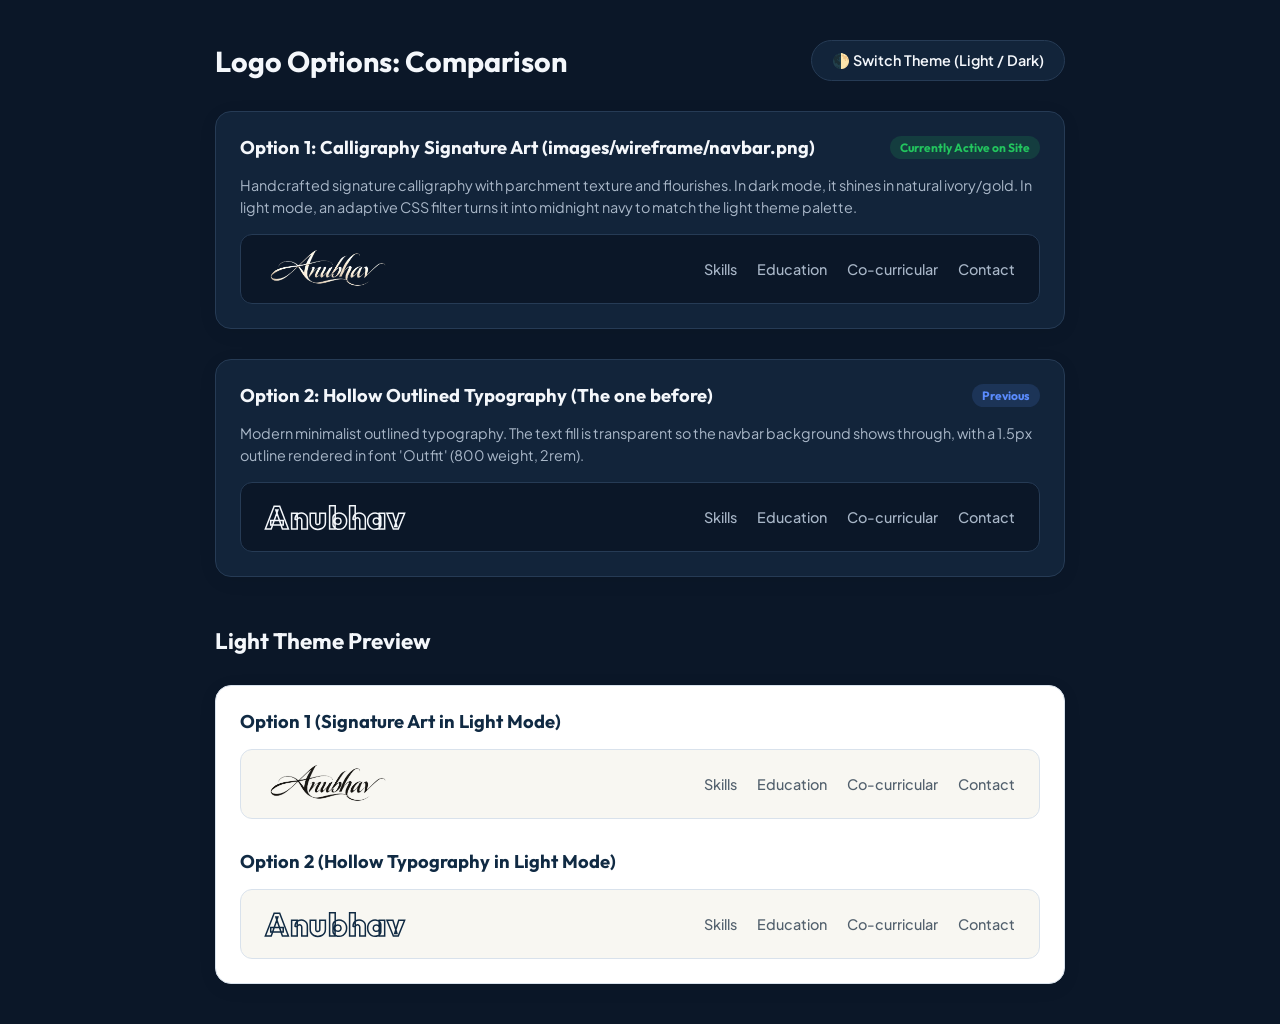
==== test_logo.html @ 4a20a505 "Add dual logo selection, universal navbar feedback with audio & haptics, and fix mobile horizontal o" ====
<!DOCTYPE html>
<html lang="en" data-theme="dark">
<head>
  <meta charset="UTF-8">
  <meta name="viewport" content="width=device-width, initial-scale=1.0">
  <title>Logo Comparison: Calligraphy Signature vs Hollow Outlined Text</title>
  <link rel="preconnect" href="https://fonts.googleapis.com">
  <link rel="preconnect" href="https://fonts.gstatic.com" crossorigin>
  <link href="https://fonts.googleapis.com/css2?family=Outfit:wght@400;500;600;700;800;900&family=Plus+Jakarta+Sans:wght@400;600;700&display=swap" rel="stylesheet">
  <style>
    :root, [data-theme="light"] {
      --bg: #F8F7F2;
      --surface: #FFFFFF;
      --text-primary: #102A43;
      --text-secondary: #52606D;
      --navbar-bg: rgba(248, 247, 242, 0.94);
      --navbar-border: #D9E2EC;
      --border: #D9E2EC;
      --accent: #3B6FF5;
    }
    [data-theme="dark"] {
      --bg: #0B1728;
      --surface: #12243A;
      --text-primary: #F4F7FB;
      --text-secondary: #A9B7C8;
      --navbar-bg: rgba(11, 23, 40, 0.94);
      --navbar-border: #263B55;
      --border: #263B55;
      --accent: #5B8CFF;
    }

    * {
      box-sizing: border-box;
      margin: 0;
      padding: 0;
    }

    body {
      font-family: 'Plus Jakarta Sans', sans-serif;
      background: var(--bg);
      color: var(--text-primary);
      padding: 40px 20px;
      transition: background 0.25s ease, color 0.25s ease;
      min-height: 100vh;
      display: flex;
      flex-direction: column;
      align-items: center;
    }

    .container {
      width: 100%;
      max-width: 850px;
      display: flex;
      flex-direction: column;
      gap: 30px;
    }

    .header-bar {
      display: flex;
      align-items: center;
      justify-content: space-between;
      flex-wrap: wrap;
      gap: 15px;
    }

    h1 {
      font-family: 'Outfit', sans-serif;
      font-size: 1.8rem;
      font-weight: 700;
    }

    .theme-toggle-btn {
      padding: 10px 20px;
      border-radius: 9999px;
      border: 1px solid var(--border);
      background: var(--surface);
      color: var(--text-primary);
      font-family: inherit;
      font-size: 0.9rem;
      font-weight: 600;
      cursor: pointer;
      transition: all 0.2s;
    }
    .theme-toggle-btn:hover {
      border-color: var(--accent);
      transform: translateY(-1px);
    }

    .card {
      background: var(--surface);
      border: 1px solid var(--border);
      border-radius: 16px;
      padding: 24px;
      display: flex;
      flex-direction: column;
      gap: 16px;
      box-shadow: 0 4px 20px rgba(0,0,0,0.06);
    }

    .card-title {
      font-size: 1.15rem;
      font-weight: 700;
      font-family: 'Outfit', sans-serif;
      color: var(--text-primary);
      display: flex;
      align-items: center;
      justify-content: space-between;
    }

    .badge {
      font-size: 0.75rem;
      padding: 4px 10px;
      border-radius: 9999px;
      background: rgba(91, 140, 255, 0.15);
      color: var(--accent);
      font-weight: 700;
    }

    .card-desc {
      font-size: 0.9rem;
      color: var(--text-secondary);
      line-height: 1.5;
    }

    .navbar-preview {
      background: var(--navbar-bg);
      backdrop-filter: blur(12px);
      -webkit-backdrop-filter: blur(12px);
      border: 1px solid var(--navbar-border);
      border-radius: 12px;
      height: 70px;
      padding: 0 24px;
      display: flex;
      align-items: center;
      justify-content: space-between;
    }

    /* Option 1: Calligraphy Signature Image (navbar.png) */
    .brand-signature-img {
      height: 52px;
      width: auto;
      max-width: 175px;
      object-fit: contain;
      display: block;
      user-select: none;
      -webkit-user-drag: none;
      filter: brightness(1.15) contrast(1.05);
      transition: filter 250ms ease, transform 200ms ease;
    }

    [data-theme="light"] .brand-signature-img {
      filter: brightness(0.18) contrast(1.2);
    }

    .nav-brand:hover .brand-signature-img {
      transform: scale(1.04);
    }

    [data-theme="dark"] .nav-brand:hover .brand-signature-img {
      filter: brightness(1.3) contrast(1.1) drop-shadow(0 0 10px rgba(246, 196, 83, 0.35));
    }

    /* Option 2: Hollow Outlined Text (Previous Style) */
    .brand-avatar-hollow {
      display: inline-block;
      font-family: 'Outfit', sans-serif;
      font-size: 2rem;
      font-weight: 800;
      letter-spacing: 0.02em;
      color: transparent;
      -webkit-text-fill-color: transparent;
      -webkit-text-stroke: 1.5px var(--text-primary);
      line-height: 1;
      user-select: none;
      transition: -webkit-text-fill-color 250ms ease,
        -webkit-text-stroke-color 250ms ease,
        color 250ms ease,
        text-shadow 250ms ease,
        transform 200ms ease;
    }

    .nav-brand:hover .brand-avatar-hollow {
      color: #ffffff;
      -webkit-text-fill-color: #ffffff;
      -webkit-text-stroke-color: #ffffff;
      text-shadow: 0 0 14px rgba(255, 255, 255, 0.45);
      transform: scale(1.03);
    }

    [data-theme="light"] .nav-brand:hover .brand-avatar-hollow {
      color: #ffffff;
      -webkit-text-fill-color: #ffffff;
      -webkit-text-stroke-color: var(--text-primary);
      text-shadow: none;
    }

    /* Subtle Already at Top Bounce Micro-Interaction */
    @keyframes brandAlreadyTop {
      0% { transform: translateY(0) scale(1); }
      25% { transform: translateY(-4px) scale(1.04); }
      50% { transform: translateY(2px) scale(0.98); }
      75% { transform: translateY(-1.5px) scale(1.01); }
      100% { transform: translateY(0) scale(1); }
    }

    .nav-brand.already-top {
      animation: brandAlreadyTop 0.52s cubic-bezier(0.25, 1, 0.5, 1);
    }

    .nav-brand.already-top .brand-avatar-hollow {
      color: #ffffff;
      -webkit-text-fill-color: #ffffff;
      -webkit-text-stroke-color: #ffffff;
      text-shadow: 0 0 16px rgba(255, 255, 255, 0.65), 0 0 24px rgba(246, 196, 83, 0.45);
    }

    .nav-brand.already-top .brand-signature-img {
      filter: brightness(1.35) contrast(1.1) drop-shadow(0 0 14px rgba(246, 196, 83, 0.8));
    }

    .nav-brand {
      display: inline-flex;
      align-items: center;
      text-decoration: none;
      cursor: pointer;
    }

    .nav-links-mock {
      display: flex;
      gap: 20px;
      font-size: 0.9rem;
      color: var(--text-secondary);
      font-weight: 500;
    }
  </style>
</head>
<body>
  <div class="container">
    <div class="header-bar">
      <h1>Logo Options: Comparison</h1>
      <button class="theme-toggle-btn" onclick="toggleTheme()">🌓 Switch Theme (Light / Dark)</button>
    </div>

    <!-- Option 1: Calligraphy Signature -->
    <div class="card">
      <div class="card-title">
        <span>Option 1: Calligraphy Signature Art (images/wireframe/navbar.png)</span>
        <span class="badge" style="background: rgba(34, 197, 94, 0.15); color: #22c55e;">Currently Active on Site</span>
      </div>
      <div class="card-desc">
        Handcrafted signature calligraphy with parchment texture and flourishes. In dark mode, it shines in natural ivory/gold. In light mode, an adaptive CSS filter turns it into midnight navy to match the light theme palette.
      </div>
      <div class="navbar-preview">
        <a href="#hero" class="nav-brand">
          <img src="./images/wireframe/navbar.png" alt="Anubhav" class="brand-signature-img">
        </a>
        <div class="nav-links-mock">
          <span>Skills</span>
          <span>Education</span>
          <span>Co-curricular</span>
          <span>Contact</span>
        </div>
      </div>
    </div>

    <!-- Option 2: Hollow Outlined Text -->
    <div class="card">
      <div class="card-title">
        <span>Option 2: Hollow Outlined Typography (The one before)</span>
        <span class="badge">Previous</span>
      </div>
      <div class="card-desc">
        Modern minimalist outlined typography. The text fill is transparent so the navbar background shows through, with a 1.5px outline rendered in font 'Outfit' (800 weight, 2rem).
      </div>
      <div class="navbar-preview">
        <a href="#hero" class="nav-brand">
          <span class="brand-avatar-hollow">Anubhav</span>
        </a>
        <div class="nav-links-mock">
          <span>Skills</span>
          <span>Education</span>
          <span>Co-curricular</span>
          <span>Contact</span>
        </div>
      </div>
    </div>

    <!-- Light Theme Static Preview -->
    <h2 style="font-family:'Outfit', sans-serif; font-size:1.4rem; margin-top:20px;">Light Theme Preview</h2>
    <div class="card" data-theme="light" style="background:#FFFFFF; color:#102A43; border-color:#D9E2EC;">
      <div class="card-title" style="color:#102A43;">
        <span>Option 1 (Signature Art in Light Mode)</span>
      </div>
      <div class="navbar-preview" style="background:rgba(248, 247, 242, 0.94); border-color:#D9E2EC;">
        <a href="#hero" class="nav-brand">
          <img src="./images/wireframe/navbar.png" alt="Anubhav" class="brand-signature-img" style="filter: brightness(0.18) contrast(1.2);">
        </a>
        <div class="nav-links-mock" style="color:#52606D;">
          <span>Skills</span>
          <span>Education</span>
          <span>Co-curricular</span>
          <span>Contact</span>
        </div>
      </div>

      <div class="card-title" style="color:#102A43; margin-top: 15px;">
        <span>Option 2 (Hollow Typography in Light Mode)</span>
      </div>
      <div class="navbar-preview" style="background:rgba(248, 247, 242, 0.94); border-color:#D9E2EC;">
        <a href="#hero" class="nav-brand">
          <span class="brand-avatar-hollow" style="-webkit-text-stroke: 1.5px #102A43;">Anubhav</span>
        </a>
        <div class="nav-links-mock" style="color:#52606D;">
          <span>Skills</span>
          <span>Education</span>
          <span>Co-curricular</span>
          <span>Contact</span>
        </div>
      </div>
    </div>
  </div>

  <script>
    function toggleTheme() {
      const current = document.documentElement.getAttribute('data-theme');
      const next = current === 'dark' ? 'light' : 'dark';
      document.documentElement.setAttribute('data-theme', next);
    }

    let failAudioCtx = null;
    const playFailSound = () => {
      try {
        const AudioCtx = window.AudioContext || window.webkitAudioContext;
        if (!AudioCtx) return;
        if (!failAudioCtx) failAudioCtx = new AudioCtx();
        if (failAudioCtx.state === 'suspended') failAudioCtx.resume();
        const now = failAudioCtx.currentTime;
        const master = failAudioCtx.createGain();
        master.gain.setValueAtTime(0.18, now);
        master.connect(failAudioCtx.destination);

        const osc1 = failAudioCtx.createOscillator();
        const gain1 = failAudioCtx.createGain();
        osc1.type = 'triangle';
        osc1.frequency.setValueAtTime(220, now);
        osc1.frequency.exponentialRampToValueAtTime(190, now + 0.12);
        gain1.gain.setValueAtTime(0.001, now);
        gain1.gain.linearRampToValueAtTime(0.75, now + 0.02);
        gain1.gain.exponentialRampToValueAtTime(0.001, now + 0.15);
        osc1.connect(gain1);
        gain1.connect(master);
        osc1.start(now);
        osc1.stop(now + 0.16);

        const t2 = now + 0.15;
        const osc2 = failAudioCtx.createOscillator();
        const gain2 = failAudioCtx.createGain();
        osc2.type = 'triangle';
        osc2.frequency.setValueAtTime(160, t2);
        osc2.frequency.exponentialRampToValueAtTime(125, t2 + 0.38);
        gain2.gain.setValueAtTime(0.001, t2);
        gain2.gain.linearRampToValueAtTime(0.8, t2 + 0.03);
        gain2.gain.exponentialRampToValueAtTime(0.001, t2 + 0.42);
        osc2.connect(gain2);
        gain2.connect(master);
        osc2.start(t2);
        osc2.stop(t2 + 0.45);
      } catch (e) {}
    };

    document.querySelectorAll('.nav-brand').forEach(brand => {
      brand.addEventListener('click', (e) => {
        e.preventDefault();
        brand.classList.remove('already-top');
        void brand.offsetWidth;
        brand.classList.add('already-top');
        playFailSound();
        setTimeout(() => brand.classList.remove('already-top'), 550);
      });
    });
  </script>
</body>
</html>
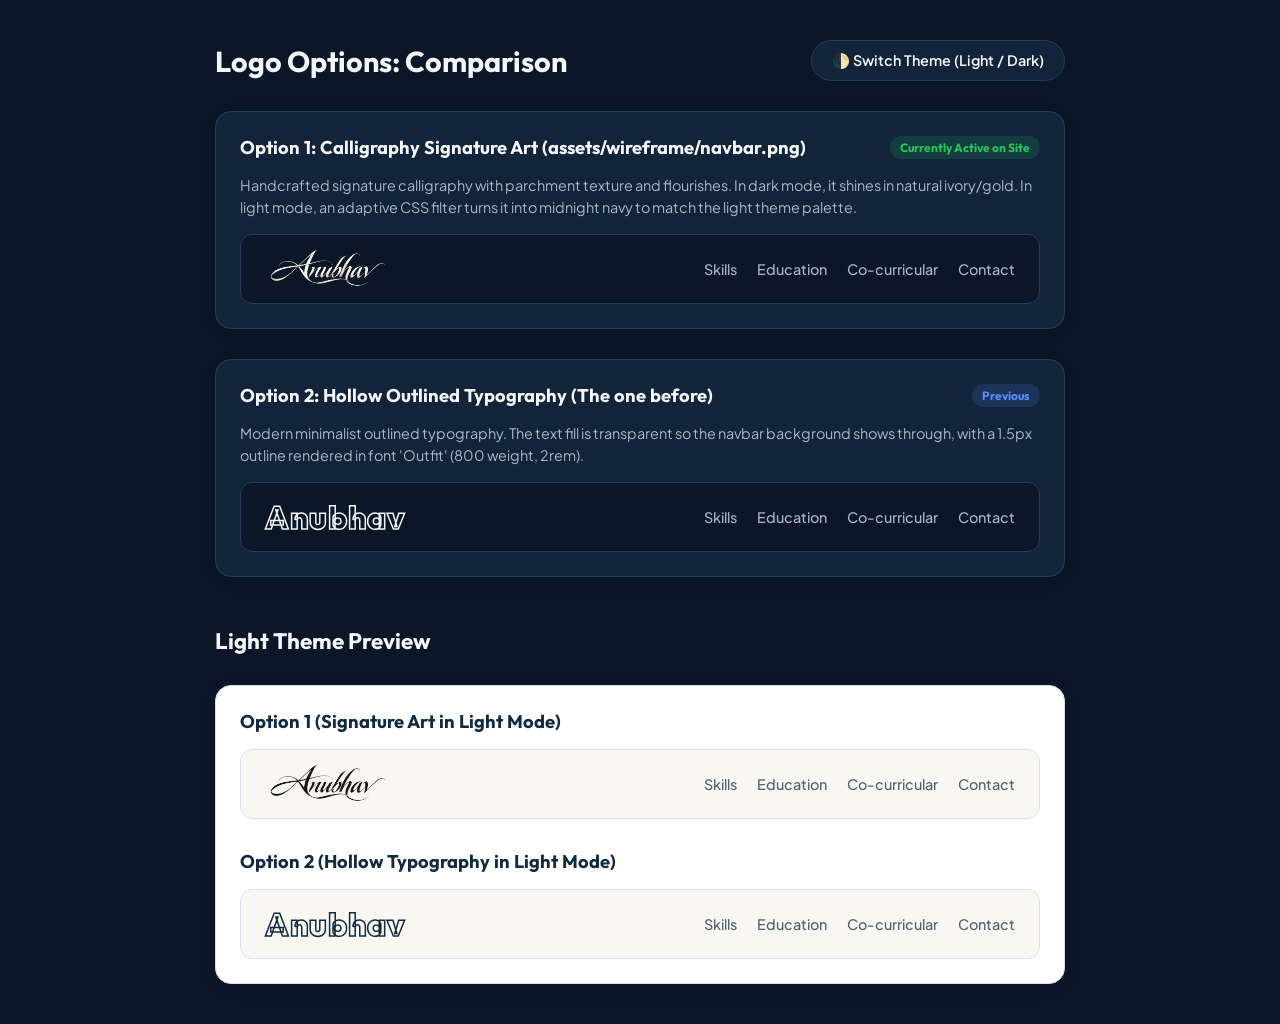
==== commit d0020612: "Add PDF download button, migrate images to assets, and refine light theme selection" ====
--- a/test_logo.html
+++ b/test_logo.html
@@ -244,7 +244,7 @@
     <!-- Option 1: Calligraphy Signature -->
     <div class="card">
       <div class="card-title">
-        <span>Option 1: Calligraphy Signature Art (images/wireframe/navbar.png)</span>
+        <span>Option 1: Calligraphy Signature Art (assets/wireframe/navbar.png)</span>
         <span class="badge" style="background: rgba(34, 197, 94, 0.15); color: #22c55e;">Currently Active on Site</span>
       </div>
       <div class="card-desc">
@@ -252,7 +252,7 @@
       </div>
       <div class="navbar-preview">
         <a href="#hero" class="nav-brand">
-          <img src="./images/wireframe/navbar.png" alt="Anubhav" class="brand-signature-img">
+          <img src="./assets/wireframe/navbar.png" alt="Anubhav" class="brand-signature-img">
         </a>
         <div class="nav-links-mock">
           <span>Skills</span>
@@ -293,7 +293,7 @@
       </div>
       <div class="navbar-preview" style="background:rgba(248, 247, 242, 0.94); border-color:#D9E2EC;">
         <a href="#hero" class="nav-brand">
-          <img src="./images/wireframe/navbar.png" alt="Anubhav" class="brand-signature-img" style="filter: brightness(0.18) contrast(1.2);">
+          <img src="./assets/wireframe/navbar.png" alt="Anubhav" class="brand-signature-img" style="filter: brightness(0.18) contrast(1.2);">
         </a>
         <div class="nav-links-mock" style="color:#52606D;">
           <span>Skills</span>
